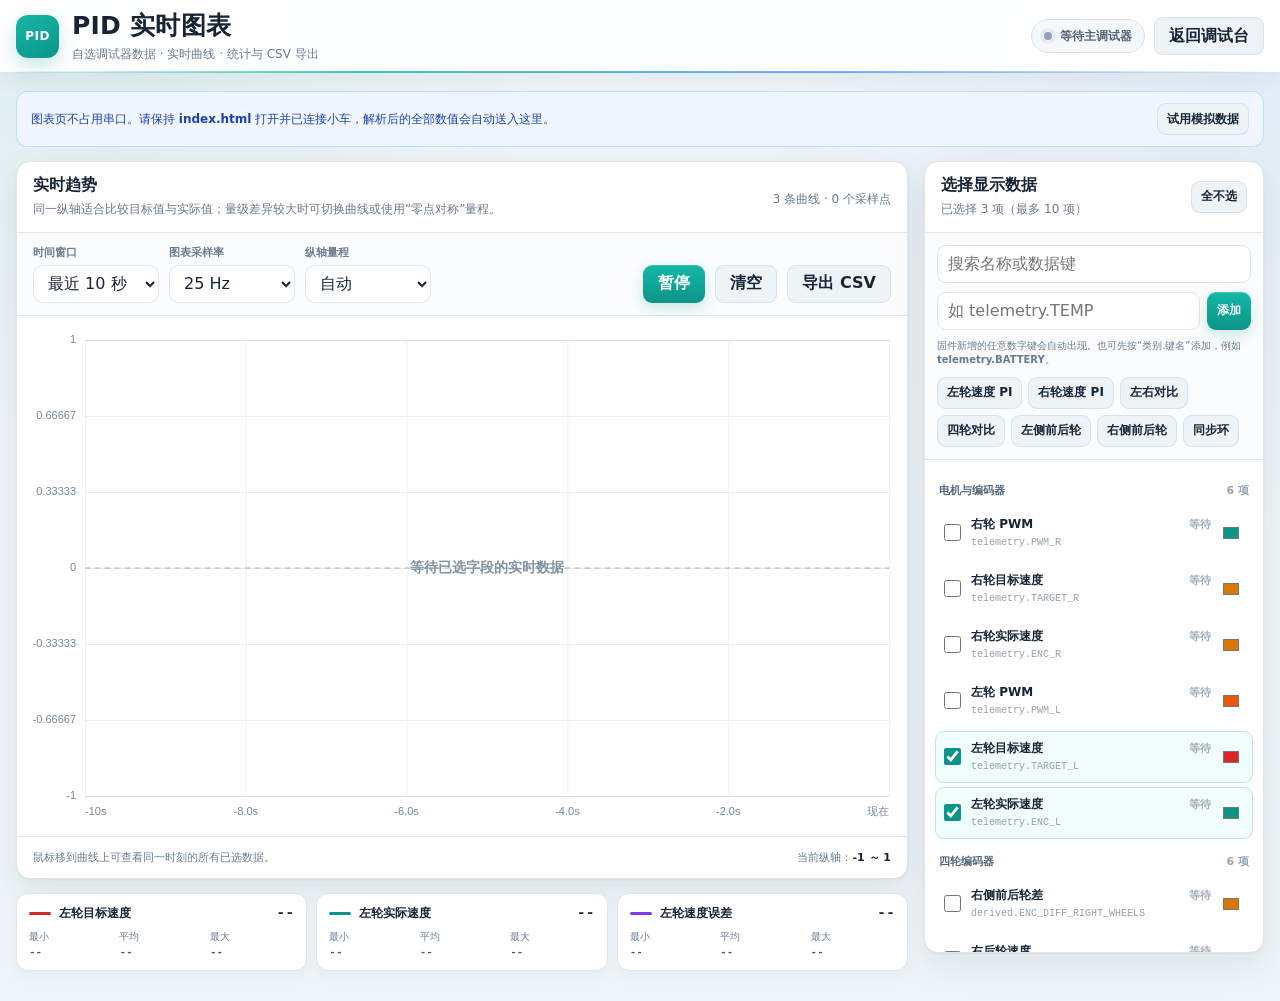
==== web/PidChart.html @ 16505a05 "清除看门狗" ====
<!DOCTYPE html>
<html lang="zh-CN">
<head>
    <meta charset="UTF-8">
    <meta name="viewport" content="width=device-width, initial-scale=1.0">
    <title>PID 实时图表 · STM32 四驱调试台</title>
    <style>
        :root {
            --ink: #172536;
            --muted: #687b8d;
            --line: #dce6ed;
            --panel: #ffffff;
            --canvas: #eef4f7;
            --navy: #172238;
            --teal: #0d9488;
            --teal-dark: #0f766e;
            --green: #16a34a;
            --amber: #d97706;
            --red: #dc2626;
            --shadow: 0 1px 2px rgba(16, 42, 67, 0.05), 0 12px 34px rgba(16, 42, 67, 0.08);
        }

        * { box-sizing: border-box; }

        body {
            margin: 0;
            min-width: 320px;
            color: var(--ink);
            background:
                radial-gradient(circle at 8% 0%, rgba(13, 148, 136, 0.08), transparent 28rem),
                radial-gradient(circle at 96% 6%, rgba(59, 130, 246, 0.07), transparent 30rem),
                var(--canvas);
            font-family: "Microsoft YaHei", "PingFang SC", system-ui, -apple-system, sans-serif;
        }

        button, input, select { font: inherit; }

        button {
            min-height: 38px;
            padding: 0 15px;
            border: 0;
            border-radius: 9px;
            color: #fff;
            background: linear-gradient(180deg, #14b8a6, #0d9488);
            box-shadow: 0 5px 14px rgba(13, 148, 136, 0.22), inset 0 1px 0 rgba(255, 255, 255, 0.18);
            font-weight: 700;
            cursor: pointer;
            transition: transform 120ms ease, filter 140ms ease, opacity 120ms ease;
        }

        button:hover:not(:disabled) { filter: brightness(1.05); transform: translateY(-1px); }
        button:active:not(:disabled) { transform: translateY(0); }
        button:disabled { cursor: not-allowed; opacity: 0.45; }
        button.secondary { color: var(--ink); background: #eef3f7; box-shadow: inset 0 0 0 1px #d7e2e9; }
        button.danger { background: linear-gradient(180deg, #ef5350, #d32f2f); box-shadow: 0 5px 14px rgba(220, 38, 38, 0.2); }
        button.small { min-height: 32px; padding: 0 10px; font-size: 12px; }
        button:focus-visible, input:focus-visible, select:focus-visible { outline: 2px solid rgba(13, 148, 136, 0.55); outline-offset: 2px; }

        input, select {
            height: 38px;
            min-width: 0;
            border: 1px solid var(--line);
            border-radius: 9px;
            padding: 0 10px;
            color: var(--ink);
            background: #fff;
            outline: none;
        }

        input:focus, select:focus { border-color: var(--teal); box-shadow: 0 0 0 3px rgba(13, 148, 136, 0.12); }

        .app-header {
            position: sticky;
            top: 0;
            z-index: 20;
            color: var(--ink);
            background: rgba(255, 255, 255, 0.94);
            border-bottom: 1px solid var(--line);
            box-shadow: 0 6px 24px rgba(16, 42, 67, 0.05);
            backdrop-filter: blur(12px);
        }

        .app-header::after {
            content: "";
            position: absolute;
            left: 0;
            right: 0;
            bottom: -1px;
            height: 2px;
            background: linear-gradient(90deg, transparent, rgba(20, 184, 166, 0.8) 28%, rgba(59, 130, 246, 0.65) 66%, transparent);
        }

        .header-inner {
            width: min(1720px, calc(100% - 32px));
            min-height: 72px;
            margin: 0 auto;
            display: flex;
            align-items: center;
            justify-content: space-between;
            gap: 18px;
        }

        .brand { display: flex; align-items: center; gap: 13px; min-width: 0; }
        .brand-mark {
            width: 43px;
            height: 43px;
            flex: 0 0 auto;
            display: grid;
            place-items: center;
            border-radius: 12px;
            color: #fff;
            background: linear-gradient(150deg, #14b8a6, #0d9488);
            box-shadow: 0 8px 18px rgba(13, 148, 136, 0.22);
            font: 800 12px/1 system-ui, sans-serif;
            letter-spacing: 0.04em;
        }

        .brand h1 { margin: 0; font-size: clamp(18px, 2vw, 25px); letter-spacing: 0.01em; }
        .brand p { margin: 4px 0 0; color: var(--muted); font-size: 12px; }
        .header-actions { display: flex; align-items: center; justify-content: flex-end; gap: 9px; flex-wrap: wrap; }

        .status-pill {
            min-height: 34px;
            display: inline-flex;
            align-items: center;
            gap: 8px;
            padding: 0 12px;
            border: 1px solid #d8e2e9;
            border-radius: 999px;
            color: #526577;
            background: #f5f8fa;
            font-size: 12px;
            font-weight: 700;
        }

        .status-dot { width: 8px; height: 8px; border-radius: 50%; background: #94a3b8; box-shadow: 0 0 0 4px rgba(148, 163, 184, 0.14); }
        .status-pill.live { color: #047857; border-color: #a7f3d0; background: #ecfdf5; }
        .status-pill.live .status-dot { background: #10b981; box-shadow: 0 0 0 4px rgba(16, 185, 129, 0.14); animation: pulse 1.8s infinite; }
        .status-pill.waiting { color: #a15c05; border-color: #fde68a; background: #fffbeb; }
        .status-pill.waiting .status-dot { background: #f59e0b; box-shadow: 0 0 0 4px rgba(245, 158, 11, 0.13); }
        .status-pill.demo { color: #1d4ed8; border-color: #bfdbfe; background: #eff6ff; }
        .status-pill.demo .status-dot { background: #3b82f6; box-shadow: 0 0 0 4px rgba(59, 130, 246, 0.13); animation: pulse 1.8s infinite; }

        @keyframes pulse { 50% { opacity: 0.55; transform: scale(0.82); } }

        main {
            width: min(1720px, calc(100% - 32px));
            margin: 18px auto 30px;
        }

        .workspace { display: grid; grid-template-columns: minmax(0, 1fr) 340px; gap: 16px; align-items: start; }
        .main-column { min-width: 0; display: grid; gap: 14px; }
        .card { border: 1px solid var(--line); border-radius: 14px; background: var(--panel); box-shadow: var(--shadow); overflow: hidden; }
        .card-head { min-height: 60px; padding: 13px 16px; display: flex; align-items: center; justify-content: space-between; gap: 12px; border-bottom: 1px solid var(--line); }
        .card-head h2 { margin: 0; font-size: 16px; }
        .hint { margin-top: 4px; color: var(--muted); font-size: 12px; line-height: 1.55; }

        .toolbar { padding: 12px 16px; display: flex; align-items: end; gap: 10px; flex-wrap: wrap; border-bottom: 1px solid var(--line); background: #fbfcfd; }
        .toolbar-field { display: grid; gap: 5px; }
        .toolbar-field label { color: var(--muted); font-size: 11px; font-weight: 700; }
        .toolbar-field select { width: 126px; }
        .toolbar-field.compact input { width: 90px; }
        .toolbar-spacer { flex: 1 1 20px; }
        .manual-range { display: none; align-items: end; gap: 8px; }
        .manual-range.show { display: flex; }

        .chart-wrap {
            position: relative;
            min-height: 520px;
            background:
                linear-gradient(180deg, rgba(13, 148, 136, 0.025), transparent 34%),
                #fff;
        }

        #pidCanvas { width: 100%; height: 520px; display: block; touch-action: none; }
        .chart-tooltip {
            position: absolute;
            z-index: 5;
            min-width: 190px;
            max-width: 310px;
            padding: 9px 11px;
            border: 1px solid rgba(203, 213, 225, 0.92);
            border-radius: 9px;
            color: #e5edf5;
            background: rgba(23, 34, 56, 0.94);
            box-shadow: 0 10px 24px rgba(15, 23, 42, 0.24);
            pointer-events: none;
            font-size: 11px;
            line-height: 1.55;
            transform: translate(12px, -50%);
        }
        .chart-tooltip[hidden] { display: none; }
        .tooltip-time { margin-bottom: 4px; color: #9fb3c8; }
        .tooltip-row { display: grid; grid-template-columns: 9px minmax(0, 1fr) auto; gap: 7px; align-items: center; }
        .tooltip-color { width: 7px; height: 7px; border-radius: 50%; }
        .tooltip-label { overflow: hidden; text-overflow: ellipsis; white-space: nowrap; }
        .tooltip-value { color: #fff; font-family: Consolas, monospace; font-weight: 700; }

        .chart-footer { min-height: 42px; padding: 9px 16px; display: flex; align-items: center; justify-content: space-between; gap: 12px; border-top: 1px solid var(--line); color: var(--muted); font-size: 11px; }
        .chart-footer strong { color: var(--ink); }

        .legend { display: grid; grid-template-columns: repeat(auto-fit, minmax(210px, 1fr)); gap: 9px; }
        .legend-empty { padding: 18px; border: 1px dashed #cddae3; border-radius: 12px; color: var(--muted); background: rgba(255, 255, 255, 0.55); text-align: center; font-size: 12px; }
        .legend-card { padding: 11px 12px; border: 1px solid var(--line); border-radius: 12px; background: #fff; box-shadow: 0 5px 16px rgba(16, 42, 67, 0.04); }
        .legend-title { display: flex; align-items: center; gap: 8px; min-width: 0; }
        .legend-line { width: 22px; height: 3px; flex: 0 0 auto; border-radius: 4px; }
        .legend-name { min-width: 0; overflow: hidden; text-overflow: ellipsis; white-space: nowrap; font-size: 12px; font-weight: 800; }
        .legend-current { margin-left: auto; font: 800 15px/1 Consolas, monospace; }
        .legend-stats { margin-top: 8px; display: grid; grid-template-columns: repeat(3, 1fr); gap: 6px; color: var(--muted); font-size: 10px; }
        .legend-stats strong { display: block; margin-top: 2px; color: #42576a; font: 700 11px/1.2 Consolas, monospace; }

        .sidebar { position: sticky; top: 90px; max-height: calc(100vh - 108px); display: flex; flex-direction: column; }
        .sidebar .card-head { flex: 0 0 auto; }
        .sidebar-controls { flex: 0 0 auto; padding: 12px; display: grid; gap: 9px; border-bottom: 1px solid var(--line); background: #fbfcfd; }
        .search-input { width: 100%; }
        .custom-row { display: grid; grid-template-columns: minmax(0, 1fr) auto; gap: 7px; }
        .custom-help { color: var(--muted); font-size: 10px; line-height: 1.45; }
        .preset-row { display: flex; flex-wrap: wrap; gap: 6px; }
        .field-list { min-height: 180px; padding: 8px 10px 14px; overflow: auto; }
        .field-group { margin-top: 10px; }
        .field-group-title { padding: 5px 4px; display: flex; align-items: center; justify-content: space-between; gap: 8px; color: #52677a; font-size: 11px; font-weight: 800; }
        .field-group-title span:last-child { color: #93a4b3; font-weight: 600; }
        .field-row {
            min-height: 52px;
            margin: 4px 0;
            padding: 7px 8px;
            display: grid;
            grid-template-columns: 19px minmax(0, 1fr) 25px;
            gap: 8px;
            align-items: center;
            border: 1px solid transparent;
            border-radius: 9px;
            transition: background 120ms ease, border-color 120ms ease;
        }
        .field-row:hover { background: #f4f8fa; border-color: #e0e9ef; }
        .field-row.selected { background: #f0fdfa; border-color: #b7ece6; }
        .field-row.waiting .field-value { color: #a2b0bd; }
        .field-check { width: 17px; height: 17px; margin: 0; accent-color: var(--teal); }
        .field-copy { min-width: 0; }
        .field-name-line { display: flex; align-items: baseline; justify-content: space-between; gap: 7px; }
        .field-name { min-width: 0; overflow: hidden; text-overflow: ellipsis; white-space: nowrap; font-size: 12px; font-weight: 700; }
        .field-value { flex: 0 0 auto; color: var(--teal-dark); font: 700 11px/1 Consolas, monospace; }
        .field-key { margin-top: 4px; overflow: hidden; text-overflow: ellipsis; white-space: nowrap; color: #91a1af; font: 10px/1.2 Consolas, monospace; }
        .field-color { width: 24px; height: 24px; padding: 2px; border: 0; border-radius: 6px; background: transparent; cursor: pointer; }
        .empty-fields { padding: 26px 8px; color: var(--muted); text-align: center; font-size: 12px; line-height: 1.6; }

        .notice {
            margin-bottom: 14px;
            padding: 11px 14px;
            display: flex;
            align-items: center;
            justify-content: space-between;
            gap: 12px;
            border: 1px solid #bfdbfe;
            border-radius: 11px;
            color: #1e40af;
            background: #eff6ff;
            font-size: 12px;
            line-height: 1.55;
        }

        .toast {
            position: fixed;
            left: 50%;
            bottom: 22px;
            z-index: 50;
            max-width: min(520px, calc(100% - 32px));
            padding: 10px 15px;
            border-radius: 999px;
            color: #fff;
            background: rgba(23, 34, 56, 0.94);
            box-shadow: 0 12px 28px rgba(15, 23, 42, 0.28);
            font-size: 12px;
            transform: translate(-50%, 18px);
            opacity: 0;
            pointer-events: none;
            transition: opacity 160ms ease, transform 160ms ease;
        }
        .toast.show { opacity: 1; transform: translate(-50%, 0); }

        @media (max-width: 1100px) {
            .workspace { grid-template-columns: 1fr; }
            .sidebar { position: static; max-height: none; }
            .field-list { max-height: 430px; }
        }

        @media (max-width: 720px) {
            .header-inner { width: min(100% - 20px, 1720px); padding: 10px 0; align-items: flex-start; flex-direction: column; }
            .header-actions { width: 100%; justify-content: flex-start; }
            main { width: min(100% - 20px, 1720px); margin-top: 10px; }
            .chart-wrap { min-height: 410px; }
            #pidCanvas { height: 410px; }
            .toolbar { align-items: stretch; }
            .toolbar-field { flex: 1 1 120px; }
            .toolbar-field select, .toolbar-field.compact input { width: 100%; }
            .toolbar-spacer { display: none; }
            .toolbar > button { flex: 1 1 110px; }
            .manual-range.show { width: 100%; }
            .manual-range .toolbar-field { flex: 1 1 0; }
            .chart-footer { align-items: flex-start; flex-direction: column; }
        }

        @media (prefers-reduced-motion: reduce) {
            .status-pill.live .status-dot, .status-pill.demo .status-dot { animation: none; }
        }
    </style>
</head>
<body>
    <header class="app-header">
        <div class="header-inner">
            <div class="brand">
                <div class="brand-mark">PID</div>
                <div>
                    <h1>PID 实时图表</h1>
                    <p>自选调试器数据 · 实时曲线 · 统计与 CSV 导出</p>
                </div>
            </div>
            <div class="header-actions">
                <div id="sourceStatus" class="status-pill waiting" aria-live="polite"><span class="status-dot"></span><span id="sourceStatusText">等待主调试器</span></div>
                <button id="backButton" class="secondary" type="button">返回调试台</button>
            </div>
        </div>
    </header>

    <main>
        <div class="notice">
            <span>图表页不占用串口。请保持 <strong>index.html</strong> 打开并已连接小车，解析后的全部数值会自动送入这里。</span>
            <button id="demoButton" class="small secondary" type="button">试用模拟数据</button>
        </div>

        <div class="workspace">
            <div class="main-column">
                <section class="card">
                    <div class="card-head">
                        <div>
                            <h2>实时趋势</h2>
                            <div class="hint">同一纵轴适合比较目标值与实际值；量级差异较大时可切换曲线或使用“零点对称”量程。</div>
                        </div>
                        <span id="sampleSummary" class="hint">0 条曲线</span>
                    </div>
                    <div class="toolbar">
                        <div class="toolbar-field">
                            <label for="timeWindow">时间窗口</label>
                            <select id="timeWindow">
                                <option value="5">最近 5 秒</option>
                                <option value="10" selected>最近 10 秒</option>
                                <option value="30">最近 30 秒</option>
                                <option value="60">最近 60 秒</option>
                                <option value="120">最近 120 秒</option>
                            </select>
                        </div>
                        <div class="toolbar-field">
                            <label for="sampleRate">图表采样率</label>
                            <select id="sampleRate">
                                <option value="10">10 Hz</option>
                                <option value="25" selected>25 Hz</option>
                                <option value="50">50 Hz</option>
                            </select>
                        </div>
                        <div class="toolbar-field">
                            <label for="scaleMode">纵轴量程</label>
                            <select id="scaleMode">
                                <option value="auto" selected>自动</option>
                                <option value="symmetric">零点对称</option>
                                <option value="fixed">手动固定</option>
                            </select>
                        </div>
                        <div id="manualRange" class="manual-range">
                            <div class="toolbar-field compact"><label for="yMin">最小值</label><input id="yMin" type="number" value="-1000" step="any"></div>
                            <div class="toolbar-field compact"><label for="yMax">最大值</label><input id="yMax" type="number" value="1000" step="any"></div>
                        </div>
                        <div class="toolbar-spacer"></div>
                        <button id="pauseButton" type="button">暂停</button>
                        <button id="clearButton" class="secondary" type="button">清空</button>
                        <button id="exportButton" class="secondary" type="button">导出 CSV</button>
                    </div>
                    <div id="chartWrap" class="chart-wrap">
                        <canvas id="pidCanvas" aria-label="PID 实时数据折线图"></canvas>
                        <div id="chartTooltip" class="chart-tooltip" hidden></div>
                    </div>
                    <div class="chart-footer">
                        <span>鼠标移到曲线上可查看同一时刻的所有已选数据。</span>
                        <span>当前纵轴：<strong id="axisSummary">--</strong></span>
                    </div>
                </section>

                <section>
                    <div id="legend" class="legend"><div class="legend-empty">从右侧选择数据后，这里会显示当前值、最小值、最大值和平均值。</div></div>
                </section>
            </div>

            <aside class="card sidebar">
                <div class="card-head">
                    <div>
                        <h2>选择显示数据</h2>
                        <div id="selectedCount" class="hint">已选择 0 项</div>
                    </div>
                    <button id="deselectAllButton" class="small secondary" type="button">全不选</button>
                </div>
                <div class="sidebar-controls">
                    <input id="fieldSearch" class="search-input" type="search" placeholder="搜索名称或数据键" aria-label="搜索数据字段">
                    <div class="custom-row">
                        <input id="customField" type="text" placeholder="如 telemetry.TEMP" aria-label="自定义数据键">
                        <button id="addCustomButton" class="small" type="button">添加</button>
                    </div>
                    <div class="custom-help">固件新增的任意数字键会自动出现。也可先按“类别.键名”添加，例如 <strong>telemetry.BATTERY</strong>。</div>
                    <div class="preset-row" aria-label="PID 曲线预设">
                        <button class="small secondary preset-button" type="button" data-preset="leftSpeed">左轮速度 PI</button>
                        <button class="small secondary preset-button" type="button" data-preset="rightSpeed">右轮速度 PI</button>
                        <button class="small secondary preset-button" type="button" data-preset="compare">左右对比</button>
                        <button class="small secondary preset-button" type="button" data-preset="fourWheels">四轮对比</button>
                        <button class="small secondary preset-button" type="button" data-preset="leftWheels">左侧前后轮</button>
                        <button class="small secondary preset-button" type="button" data-preset="rightWheels">右侧前后轮</button>
                        <button class="small secondary preset-button" type="button" data-preset="sync">同步环</button>
                    </div>
                </div>
                <div id="fieldList" class="field-list"></div>
            </aside>
        </div>
    </main>

    <div id="toast" class="toast" role="status" aria-live="polite"></div>

    <script>
        "use strict";

        const CHANNEL_NAME = "ugv-debugger-pid-chart-v1";
        const STORAGE_KEY = "ugvDebugger.pidChart.settings.v1";
        const MAX_HISTORY_MS = 120000;
        const MAX_SELECTED_FIELDS = 10;
        const COLOR_PALETTE = ["#0d9488", "#2563eb", "#dc2626", "#d97706", "#7c3aed", "#0891b2", "#db2777", "#65a30d", "#475569", "#ea580c"];

        const FIELD_INFO = {
            "telemetry.PWM_L": { label: "左轮 PWM", group: "电机与编码器", unit: "" },
            "telemetry.PWM_R": { label: "右轮 PWM", group: "电机与编码器", unit: "" },
            "telemetry.ENC_L": { label: "左轮实际速度", group: "电机与编码器", unit: "CPS" },
            "telemetry.ENC_R": { label: "右轮实际速度", group: "电机与编码器", unit: "CPS" },
            "telemetry.ENC_LF": { label: "左前轮速度", group: "四轮编码器", unit: "CPS" },
            "telemetry.ENC_LR": { label: "左后轮速度", group: "四轮编码器", unit: "CPS" },
            "telemetry.ENC_RF": { label: "右前轮速度", group: "四轮编码器", unit: "CPS" },
            "telemetry.ENC_RR": { label: "右后轮速度", group: "四轮编码器", unit: "CPS" },
            "telemetry.TARGET_L": { label: "左轮目标速度", group: "电机与编码器", unit: "CPS" },
            "telemetry.TARGET_R": { label: "右轮目标速度", group: "电机与编码器", unit: "CPS" },
            "derived.ENC_ERROR_L": { label: "左轮速度误差", group: "PID 派生量", unit: "CPS" },
            "derived.ENC_ERROR_R": { label: "右轮速度误差", group: "PID 派生量", unit: "CPS" },
            "derived.ENC_AVG": { label: "左右轮平均速度", group: "PID 派生量", unit: "CPS" },
            "derived.ENC_DIFF": { label: "左右轮速度差", group: "PID 派生量", unit: "CPS" },
            "derived.TARGET_DIFF": { label: "左右目标速度差", group: "同步控制", unit: "CPS" },
            "derived.ENC_DIFF_LEFT_WHEELS": { label: "左侧前后轮差", group: "四轮编码器", unit: "CPS" },
            "derived.ENC_DIFF_RIGHT_WHEELS": { label: "右侧前后轮差", group: "四轮编码器", unit: "CPS" },
            "telemetry.ENC_SYNC_DIFF": { label: "左右同步误差", group: "同步控制", unit: "CPS" },
            "telemetry.ENC_SYNC_PWM": { label: "同步 PWM 修正", group: "同步控制", unit: "PWM" },
            "telemetry.ENC_SYNC_ACTIVE": { label: "同步环活动状态", group: "同步控制", unit: "" },
            "derived.TARGET_AVG": { label: "左右轮平均目标", group: "PID 派生量", unit: "CPS" },
            "derived.PWM_AVG": { label: "左右轮平均 PWM", group: "PID 派生量", unit: "" },
            "derived.PWM_DIFF": { label: "左右轮 PWM 差", group: "PID 派生量", unit: "" },
            "telemetry.RUN": { label: "运行状态", group: "运行状态", unit: "" },
            "telemetry.DRIVE_MODE": { label: "驱动模式", group: "运行状态", unit: "" },
            "telemetry.ENCODER_CLOSED": { label: "编码器闭环状态", group: "运行状态", unit: "" },
            "state.SPEED": { label: "基础速度指令", group: "控制参数", unit: "" },
            "state.ENC_KP": { label: "编码器 Kp", group: "控制参数", unit: "" },
            "state.ENC_KI": { label: "编码器 Ki", group: "控制参数", unit: "" },
            "state.ENC_LIMIT": { label: "编码器输出限幅", group: "控制参数", unit: "" },
            "state.ENC_SYNC_ENABLED": { label: "同步功能开关", group: "控制参数", unit: "" },
            "state.ENC_SYNC_KP": { label: "同步 Kp", group: "控制参数", unit: "" },
            "state.ENC_SYNC_TOLERANCE": { label: "同步容差", group: "控制参数", unit: "CPS" },
            "state.ENC_SYNC_LIMIT": { label: "同步修正限幅", group: "控制参数", unit: "PWM" }
        };

        const GROUP_ORDER = ["电机与编码器", "四轮编码器", "同步控制", "PID 派生量", "控制参数", "运行状态", "遥测扩展", "状态扩展", "自定义"];
        const PRESETS = {
            leftSpeed: ["telemetry.TARGET_L", "telemetry.ENC_L", "derived.ENC_ERROR_L", "telemetry.PWM_L"],
            rightSpeed: ["telemetry.TARGET_R", "telemetry.ENC_R", "derived.ENC_ERROR_R", "telemetry.PWM_R"],
            compare: ["telemetry.TARGET_L", "telemetry.TARGET_R", "telemetry.ENC_L", "telemetry.ENC_R"],
            fourWheels: ["telemetry.ENC_LF", "telemetry.ENC_LR", "telemetry.ENC_RF", "telemetry.ENC_RR"],
            leftWheels: ["telemetry.ENC_LF", "telemetry.ENC_LR", "telemetry.ENC_L", "derived.ENC_DIFF_LEFT_WHEELS"],
            rightWheels: ["telemetry.ENC_RF", "telemetry.ENC_RR", "telemetry.ENC_R", "derived.ENC_DIFF_RIGHT_WHEELS"],
            sync: ["derived.TARGET_DIFF", "derived.ENC_DIFF", "telemetry.ENC_SYNC_DIFF", "telemetry.ENC_SYNC_PWM"]
        };

        const elements = {
            sourceStatus: document.getElementById("sourceStatus"),
            sourceStatusText: document.getElementById("sourceStatusText"),
            backButton: document.getElementById("backButton"),
            demoButton: document.getElementById("demoButton"),
            timeWindow: document.getElementById("timeWindow"),
            sampleRate: document.getElementById("sampleRate"),
            scaleMode: document.getElementById("scaleMode"),
            manualRange: document.getElementById("manualRange"),
            yMin: document.getElementById("yMin"),
            yMax: document.getElementById("yMax"),
            pauseButton: document.getElementById("pauseButton"),
            clearButton: document.getElementById("clearButton"),
            exportButton: document.getElementById("exportButton"),
            canvas: document.getElementById("pidCanvas"),
            chartWrap: document.getElementById("chartWrap"),
            tooltip: document.getElementById("chartTooltip"),
            legend: document.getElementById("legend"),
            axisSummary: document.getElementById("axisSummary"),
            sampleSummary: document.getElementById("sampleSummary"),
            selectedCount: document.getElementById("selectedCount"),
            deselectAllButton: document.getElementById("deselectAllButton"),
            fieldSearch: document.getElementById("fieldSearch"),
            customField: document.getElementById("customField"),
            addCustomButton: document.getElementById("addCustomButton"),
            fieldList: document.getElementById("fieldList"),
            toast: document.getElementById("toast")
        };

        function loadSettings() {
            try {
                const saved = JSON.parse(window.localStorage.getItem(STORAGE_KEY) || "null");
                if (saved && typeof saved === "object") return saved;
            } catch (error) { /* file:// 下本地存储可能不可用。 */ }
            return {};
        }

        const savedSettings = loadSettings();
        const defaultSelection = ["telemetry.TARGET_L", "telemetry.ENC_L", "derived.ENC_ERROR_L"];
        const state = {
            values: new Map(),
            fields: new Map(Object.entries(FIELD_INFO)),
            selected: new Set(Array.isArray(savedSettings.selected)
                ? savedSettings.selected.filter((id) => Object.prototype.hasOwnProperty.call(FIELD_INFO, id))
                : defaultSelection),
            colors: savedSettings.colors && typeof savedSettings.colors === "object" ? savedSettings.colors : {},
            samples: [],
            paused: false,
            pausedAt: 0,
            demo: false,
            demoStartedAt: 0,
            demoModel: { left: 0, right: 0, lastAt: 0 },
            preDemoSelection: null,
            lastDataAt: 0,
            lastPacketSource: "",
            connection: { connected: false, message: "等待主调试器", reconnecting: false },
            dirty: true,
            hoverX: null,
            toastTimer: null
        };

        function normalizeFieldId(rawValue) {
            const text = String(rawValue || "").trim();
            if (!text) return "";
            const dotAt = text.indexOf(".");
            if (dotAt < 1 || dotAt === text.length - 1) return "";
            const source = text.slice(0, dotAt).trim().toLowerCase();
            const key = text.slice(dotAt + 1).trim().toUpperCase().replace(/\s+/g, "_");
            return source && key ? `${source}.${key}` : "";
        }

        function fallbackFieldInfo(id) {
            const [source, ...keyParts] = id.split(".");
            const key = keyParts.join(".");
            const groupNames = { telemetry: "遥测扩展", state: "状态扩展", derived: "PID 派生量" };
            return { label: key.replace(/_/g, " "), group: groupNames[source] || "自定义", unit: "" };
        }

        function fieldInfo(id) { return state.fields.get(id) || fallbackFieldInfo(id); }

        function fieldColor(id) {
            if (!state.colors[id]) {
                const allIds = [...state.fields.keys()].sort();
                const index = Math.max(0, allIds.indexOf(id));
                state.colors[id] = COLOR_PALETTE[index % COLOR_PALETTE.length];
            }
            return state.colors[id];
        }

        function formatValue(value) {
            if (!Number.isFinite(value)) return "--";
            const absolute = Math.abs(value);
            if (absolute >= 10000) return value.toFixed(0);
            if (absolute >= 100) return value.toFixed(1).replace(/\.0$/, "");
            if (absolute >= 1) return value.toFixed(3).replace(/\.?0+$/, "");
            if (absolute === 0) return "0";
            return value.toFixed(5).replace(/0+$/, "").replace(/\.$/, "");
        }

        function showToast(message) {
            elements.toast.textContent = message;
            elements.toast.classList.add("show");
            if (state.toastTimer) window.clearTimeout(state.toastTimer);
            state.toastTimer = window.setTimeout(() => elements.toast.classList.remove("show"), 2600);
        }

        function saveSettings() {
            const settings = {
                selected: [...state.selected],
                colors: state.colors,
                timeWindow: elements.timeWindow.value,
                sampleRate: elements.sampleRate.value,
                scaleMode: elements.scaleMode.value,
                yMin: elements.yMin.value,
                yMax: elements.yMax.value
            };
            try { window.localStorage.setItem(STORAGE_KEY, JSON.stringify(settings)); } catch (error) { /* 非关键设置。 */ }
        }

        function restoreControlSettings() {
            ["timeWindow", "sampleRate", "scaleMode"].forEach(key => {
                const element = elements[key];
                if (savedSettings[key] !== undefined && [...element.options].some(option => option.value === String(savedSettings[key]))) {
                    element.value = String(savedSettings[key]);
                }
            });
            if (savedSettings.yMin !== undefined) elements.yMin.value = savedSettings.yMin;
            if (savedSettings.yMax !== undefined) elements.yMax.value = savedSettings.yMax;
            elements.manualRange.classList.toggle("show", elements.scaleMode.value === "fixed");
        }

        function setSelectedFields(ids, persist = true) {
            state.selected = new Set(ids.map(normalizeFieldId).filter(Boolean).slice(0, MAX_SELECTED_FIELDS));
            state.selected.forEach(id => {
                if (!state.fields.has(id)) state.fields.set(id, fallbackFieldInfo(id));
                fieldColor(id);
            });
            state.samples = [];
            renderFieldList();
            renderLegend();
            updateSelectionSummary();
            if (persist) saveSettings();
            scheduleDraw();
        }

        function toggleField(id, checked) {
            if (checked && !state.selected.has(id) && state.selected.size >= MAX_SELECTED_FIELDS) {
                showToast(`为保证图表清晰，最多同时显示 ${MAX_SELECTED_FIELDS} 条曲线`);
                renderFieldList();
                return;
            }
            if (checked) state.selected.add(id); else state.selected.delete(id);
            fieldColor(id);
            updateSelectionSummary();
            renderLegend();
            renderFieldList();
            saveSettings();
            scheduleDraw();
        }

        function updateSelectionSummary() {
            elements.selectedCount.textContent = `已选择 ${state.selected.size} 项（最多 ${MAX_SELECTED_FIELDS} 项）`;
            elements.sampleSummary.textContent = `${state.selected.size} 条曲线 · ${state.samples.length} 个采样点`;
        }

        function renderFieldList() {
            const query = elements.fieldSearch.value.trim().toLowerCase();
            const groups = new Map();
            [...state.fields.entries()].forEach(([id, info]) => {
                const searchable = `${id} ${info.label} ${info.group}`.toLowerCase();
                if (query && !searchable.includes(query)) return;
                if (!groups.has(info.group)) groups.set(info.group, []);
                groups.get(info.group).push({ id, info });
            });

            elements.fieldList.replaceChildren();
            const sortedGroups = [...groups.entries()].sort((a, b) => {
                const aIndex = GROUP_ORDER.indexOf(a[0]);
                const bIndex = GROUP_ORDER.indexOf(b[0]);
                return (aIndex < 0 ? 999 : aIndex) - (bIndex < 0 ? 999 : bIndex) || a[0].localeCompare(b[0], "zh-CN");
            });

            if (!sortedGroups.length) {
                const empty = document.createElement("div");
                empty.className = "empty-fields";
                empty.textContent = "没有匹配的数据字段。可输入“类别.键名”添加自定义字段。";
                elements.fieldList.appendChild(empty);
                return;
            }

            sortedGroups.forEach(([groupName, items]) => {
                const group = document.createElement("section");
                group.className = "field-group";
                const title = document.createElement("div");
                title.className = "field-group-title";
                const titleName = document.createElement("span");
                titleName.textContent = groupName;
                const count = document.createElement("span");
                count.textContent = `${items.length} 项`;
                title.append(titleName, count);
                group.appendChild(title);

                items.sort((a, b) => a.info.label.localeCompare(b.info.label, "zh-CN")).forEach(({ id, info }) => {
                    const row = document.createElement("label");
                    row.className = "field-row";
                    row.classList.toggle("selected", state.selected.has(id));
                    row.classList.toggle("waiting", !state.values.has(id));
                    row.title = state.values.has(id) ? id : `${id}（等待数据）`;

                    const checkbox = document.createElement("input");
                    checkbox.className = "field-check";
                    checkbox.type = "checkbox";
                    checkbox.checked = state.selected.has(id);
                    checkbox.addEventListener("change", () => toggleField(id, checkbox.checked));

                    const copy = document.createElement("div");
                    copy.className = "field-copy";
                    const nameLine = document.createElement("div");
                    nameLine.className = "field-name-line";
                    const name = document.createElement("span");
                    name.className = "field-name";
                    name.textContent = info.label;
                    const value = document.createElement("span");
                    value.className = "field-value";
                    const currentValue = state.values.get(id);
                    value.textContent = Number.isFinite(currentValue) ? formatValue(currentValue) + (info.unit ? ` ${info.unit}` : "") : "等待";
                    nameLine.append(name, value);
                    const key = document.createElement("div");
                    key.className = "field-key";
                    key.textContent = id;
                    copy.append(nameLine, key);

                    const color = document.createElement("input");
                    color.className = "field-color";
                    color.type = "color";
                    color.value = fieldColor(id);
                    color.title = `设置 ${info.label} 的曲线颜色`;
                    color.setAttribute("aria-label", `设置 ${info.label} 的曲线颜色`);
                    color.addEventListener("click", event => event.stopPropagation());
                    color.addEventListener("input", () => {
                        state.colors[id] = color.value;
                        renderLegend();
                        saveSettings();
                        scheduleDraw();
                    });

                    row.append(checkbox, copy, color);
                    group.appendChild(row);
                });
                elements.fieldList.appendChild(group);
            });
        }

        function refreshVisibleFieldValues() {
            elements.fieldList.querySelectorAll(".field-row").forEach(row => {
                const keyNode = row.querySelector(".field-key");
                const valueNode = row.querySelector(".field-value");
                if (!keyNode || !valueNode) return;
                const id = keyNode.textContent;
                const value = state.values.get(id);
                const info = fieldInfo(id);
                row.classList.toggle("waiting", !Number.isFinite(value));
                valueNode.textContent = Number.isFinite(value) ? formatValue(value) + (info.unit ? ` ${info.unit}` : "") : "等待";
            });
        }

        function registerValues(values, timestamp = Date.now(), source = "") {
            if (!values || typeof values !== "object") return;
            let discovered = false;
            let receivedCount = 0;
            Object.entries(values).forEach(([rawId, rawValue]) => {
                const id = normalizeFieldId(rawId);
                const value = Number(rawValue);
                if (!id || !Number.isFinite(value)) return;
                if (!state.fields.has(id)) {
                    state.fields.set(id, fallbackFieldInfo(id));
                    discovered = true;
                }
                state.values.set(id, value);
                receivedCount += 1;
            });
            if (receivedCount) {
                state.lastDataAt = Number(timestamp) || Date.now();
                state.lastPacketSource = source || state.lastPacketSource;
            }
            if (discovered) renderFieldList(); else refreshVisibleFieldValues();
            state.dirty = true;
        }

        function handleDebuggerMessage(message) {
            if (!message || typeof message !== "object") return;
            if (message.type === "ugv-debugger:data") {
                if (!state.demo) registerValues(message.values, message.timestamp, message.source);
                return;
            }
            if (message.type === "ugv-debugger:snapshot") {
                if (!state.demo) registerValues(message.values, message.timestamp, "snapshot");
                if (message.connection) state.connection = message.connection;
                return;
            }
            if (message.type === "ugv-debugger:connection" && message.connection) {
                state.connection = message.connection;
            }
        }

        function sendReadySignal() {
            const message = { type: "ugv-debugger:chart-ready", timestamp: Date.now() };
            if (window.opener && !window.opener.closed) {
                try { window.opener.postMessage(message, "*"); } catch (error) { /* 继续尝试广播通道。 */ }
            }
            if (broadcastChannel) {
                try { broadcastChannel.postMessage(message); } catch (error) { /* file:// 下可能不可用。 */ }
            }
        }

        let broadcastChannel = null;
        try {
            broadcastChannel = new BroadcastChannel(CHANNEL_NAME);
            broadcastChannel.addEventListener("message", event => handleDebuggerMessage(event.data));
        } catch (error) {
            broadcastChannel = null;
        }
        window.addEventListener("message", event => handleDebuggerMessage(event.data));

        function updateStatus() {
            elements.sourceStatus.className = "status-pill";
            if (state.demo) {
                elements.sourceStatus.classList.add("demo");
                elements.sourceStatusText.textContent = "模拟数据运行中";
                return;
            }
            const age = Date.now() - state.lastDataAt;
            if (state.lastDataAt && age < 1800) {
                elements.sourceStatus.classList.add("live");
                elements.sourceStatusText.textContent = `实时数据 · ${state.lastPacketSource || "遥测"}`;
            } else if (state.connection.connected) {
                elements.sourceStatus.classList.add("waiting");
                elements.sourceStatusText.textContent = "串口已连接 · 等待遥测";
            } else if (state.connection.reconnecting) {
                elements.sourceStatus.classList.add("waiting");
                elements.sourceStatusText.textContent = state.connection.message || "正在自动重连";
            } else {
                elements.sourceStatusText.textContent = state.connection.message || "等待主调试器";
            }
        }

        function updateDemoValues(now) {
            const model = state.demoModel;
            const elapsed = (now - state.demoStartedAt) / 1000;
            const dt = model.lastAt ? Math.min(0.1, (now - model.lastAt) / 1000) : 0.04;
            model.lastAt = now;
            const phase = Math.floor(elapsed / 4) % 2;
            const targetLeft = phase ? 620 : 280;
            const targetRight = phase ? 560 : 320;
            const damping = phase ? 4.4 : 5.2;
            model.left += (targetLeft - model.left) * Math.min(1, dt * damping);
            model.right += (targetRight - model.right) * Math.min(1, dt * (damping - 0.5));
            const overshoot = 46 * Math.exp(-1.3 * (elapsed % 4)) * Math.sin(8.4 * (elapsed % 4));
            const left = model.left + overshoot + Math.sin(elapsed * 12) * 3;
            const right = model.right + overshoot * 0.7 + Math.cos(elapsed * 10) * 4;
            const leftFront = left + Math.sin(elapsed * 7.1) * 7;
            const leftRear = left - Math.sin(elapsed * 7.1) * 7;
            const rightFront = right + Math.cos(elapsed * 6.4) * 6;
            const rightRear = right - Math.cos(elapsed * 6.4) * 6;
            const syncError = (targetLeft - targetRight) - (left - right);
            const values = {
                "telemetry.TARGET_L": targetLeft,
                "telemetry.TARGET_R": targetRight,
                "telemetry.ENC_L": left,
                "telemetry.ENC_R": right,
                "telemetry.ENC_LF": leftFront,
                "telemetry.ENC_LR": leftRear,
                "telemetry.ENC_RF": rightFront,
                "telemetry.ENC_RR": rightRear,
                "telemetry.ENC_SYNC_DIFF": syncError,
                "telemetry.ENC_SYNC_PWM": Math.max(-50, Math.min(50, syncError * 0.01)),
                "telemetry.ENC_SYNC_ACTIVE": 1,
                "telemetry.PWM_L": Math.max(-1000, Math.min(1000, 120 + (targetLeft - left) * 1.5)),
                "telemetry.PWM_R": Math.max(-1000, Math.min(1000, 120 + (targetRight - right) * 1.5)),
                "derived.ENC_ERROR_L": targetLeft - left,
                "derived.ENC_ERROR_R": targetRight - right,
                "derived.ENC_AVG": (left + right) / 2,
                "derived.ENC_DIFF": left - right,
                "derived.TARGET_DIFF": targetLeft - targetRight,
                "derived.ENC_DIFF_LEFT_WHEELS": leftFront - leftRear,
                "derived.ENC_DIFF_RIGHT_WHEELS": rightFront - rightRear,
                "derived.TARGET_AVG": (targetLeft + targetRight) / 2,
                "derived.PWM_DIFF": (targetLeft - left) * 1.5 - (targetRight - right) * 1.5
            };
            registerValues(values, now, "demo");
        }

        function sampleData() {
            const now = Date.now();
            if (state.paused) return;
            if (state.demo) updateDemoValues(now);
            if (!state.demo && (!state.lastDataAt || now - state.lastDataAt > 1800)) return;
            const values = {};
            state.selected.forEach(id => {
                const value = state.values.get(id);
                if (Number.isFinite(value)) values[id] = value;
            });
            if (!Object.keys(values).length) return;
            state.samples.push({ time: now, values });
            const cutoff = now - MAX_HISTORY_MS;
            while (state.samples.length && state.samples[0].time < cutoff) state.samples.shift();
            updateSelectionSummary();
            renderLegend();
            scheduleDraw();
        }

        let sampleTimer = null;
        function restartSampleTimer() {
            if (sampleTimer) window.clearInterval(sampleTimer);
            const rate = Math.max(1, Number(elements.sampleRate.value) || 25);
            sampleTimer = window.setInterval(sampleData, 1000 / rate);
        }

        function visibleSamples() {
            const end = state.paused ? state.pausedAt : Date.now();
            const start = end - (Number(elements.timeWindow.value) || 10) * 1000;
            return { start, end, samples: state.samples.filter(sample => sample.time >= start && sample.time <= end) };
        }

        function calculateAxis(samples) {
            const values = [];
            samples.forEach(sample => state.selected.forEach(id => {
                const value = sample.values[id];
                if (Number.isFinite(value)) values.push(value);
            }));
            if (!values.length) return { min: -1, max: 1 };

            if (elements.scaleMode.value === "fixed") {
                const min = Number(elements.yMin.value);
                const max = Number(elements.yMax.value);
                if (Number.isFinite(min) && Number.isFinite(max) && max > min) return { min, max };
            }

            let min = Math.min(...values);
            let max = Math.max(...values);
            if (elements.scaleMode.value === "symmetric") {
                const extent = Math.max(Math.abs(min), Math.abs(max), 1) * 1.08;
                return { min: -extent, max: extent };
            }
            min = Math.min(0, min);
            max = Math.max(0, max);
            if (max === min) { min -= 1; max += 1; }
            const padding = (max - min) * 0.08;
            return { min: min - padding, max: max + padding };
        }

        function resizeCanvas() {
            const rect = elements.canvas.getBoundingClientRect();
            const dpr = Math.max(1, Math.min(2, window.devicePixelRatio || 1));
            const width = Math.max(320, Math.floor(rect.width * dpr));
            const height = Math.max(300, Math.floor(rect.height * dpr));
            if (elements.canvas.width !== width || elements.canvas.height !== height) {
                elements.canvas.width = width;
                elements.canvas.height = height;
            }
            return { width: rect.width, height: rect.height, dpr };
        }

        let drawScheduled = false;
        function scheduleDraw() {
            if (drawScheduled) return;
            drawScheduled = true;
            window.requestAnimationFrame(() => {
                drawScheduled = false;
                drawChart();
            });
        }

        function drawChart() {
            const { width, height, dpr } = resizeCanvas();
            const context = elements.canvas.getContext("2d");
            context.setTransform(dpr, 0, 0, dpr, 0, 0);
            context.clearRect(0, 0, width, height);

            const plot = { left: 68, right: width - 18, top: 24, bottom: height - 40 };
            const plotWidth = Math.max(1, plot.right - plot.left);
            const plotHeight = Math.max(1, plot.bottom - plot.top);
            const visible = visibleSamples();
            const axis = calculateAxis(visible.samples);
            elements.axisSummary.textContent = `${formatValue(axis.min)} ～ ${formatValue(axis.max)}`;

            context.fillStyle = "#ffffff";
            context.fillRect(0, 0, width, height);
            context.font = "11px Microsoft YaHei, sans-serif";
            context.lineWidth = 1;

            const yTicks = 6;
            for (let index = 0; index <= yTicks; index += 1) {
                const ratio = index / yTicks;
                const y = plot.top + ratio * plotHeight;
                const value = axis.max - ratio * (axis.max - axis.min);
                context.strokeStyle = index === yTicks || index === 0 ? "#d4e0e8" : "#e8eef2";
                context.beginPath();
                context.moveTo(plot.left, y + 0.5);
                context.lineTo(plot.right, y + 0.5);
                context.stroke();
                context.fillStyle = "#75889a";
                context.textAlign = "right";
                context.textBaseline = "middle";
                context.fillText(formatValue(value), plot.left - 9, y);
            }

            const xTicks = 5;
            for (let index = 0; index <= xTicks; index += 1) {
                const ratio = index / xTicks;
                const x = plot.left + ratio * plotWidth;
                context.strokeStyle = "#edf2f5";
                context.beginPath();
                context.moveTo(x + 0.5, plot.top);
                context.lineTo(x + 0.5, plot.bottom);
                context.stroke();
                const secondsAgo = ((visible.end - (visible.start + ratio * (visible.end - visible.start))) / 1000);
                context.fillStyle = "#75889a";
                context.textAlign = index === 0 ? "left" : (index === xTicks ? "right" : "center");
                context.textBaseline = "top";
                context.fillText(secondsAgo < 0.05 ? "现在" : `-${secondsAgo.toFixed(secondsAgo >= 10 ? 0 : 1)}s`, x, plot.bottom + 10);
            }

            context.save();
            context.beginPath();
            context.rect(plot.left, plot.top, plotWidth, plotHeight);
            context.clip();

            state.selected.forEach(id => {
                context.strokeStyle = fieldColor(id);
                context.lineWidth = 2;
                context.lineJoin = "round";
                context.lineCap = "round";
                context.beginPath();
                let drawing = false;
                visible.samples.forEach(sample => {
                    const value = sample.values[id];
                    if (!Number.isFinite(value)) { drawing = false; return; }
                    const x = plot.left + (sample.time - visible.start) / (visible.end - visible.start) * plotWidth;
                    const y = plot.bottom - (value - axis.min) / (axis.max - axis.min) * plotHeight;
                    if (!drawing) { context.moveTo(x, y); drawing = true; } else { context.lineTo(x, y); }
                });
                context.stroke();
            });

            if (axis.min < 0 && axis.max > 0) {
                const zeroY = plot.bottom - (0 - axis.min) / (axis.max - axis.min) * plotHeight;
                context.setLineDash([5, 5]);
                context.strokeStyle = "rgba(71, 85, 105, 0.45)";
                context.lineWidth = 1;
                context.beginPath();
                context.moveTo(plot.left, zeroY);
                context.lineTo(plot.right, zeroY);
                context.stroke();
                context.setLineDash([]);
            }

            if (state.hoverX !== null && state.hoverX >= plot.left && state.hoverX <= plot.right) {
                context.strokeStyle = "rgba(23, 34, 56, 0.48)";
                context.lineWidth = 1;
                context.beginPath();
                context.moveTo(state.hoverX + 0.5, plot.top);
                context.lineTo(state.hoverX + 0.5, plot.bottom);
                context.stroke();
            }
            context.restore();

            if (!state.selected.size || !visible.samples.length) {
                context.fillStyle = "#8193a3";
                context.textAlign = "center";
                context.textBaseline = "middle";
                context.font = "600 14px Microsoft YaHei, sans-serif";
                const message = !state.selected.size ? "请从右侧选择要显示的数据" : "等待已选字段的实时数据";
                context.fillText(message, plot.left + plotWidth / 2, plot.top + plotHeight / 2);
            }
        }

        function renderLegend() {
            elements.legend.replaceChildren();
            if (!state.selected.size) {
                const empty = document.createElement("div");
                empty.className = "legend-empty";
                empty.textContent = "从右侧选择数据后，这里会显示当前值、最小值、最大值和平均值。";
                elements.legend.appendChild(empty);
                return;
            }
            const visible = visibleSamples().samples;
            state.selected.forEach(id => {
                const info = fieldInfo(id);
                const values = visible.map(sample => sample.values[id]).filter(Number.isFinite);
                const current = state.values.get(id);
                const min = values.length ? Math.min(...values) : NaN;
                const max = values.length ? Math.max(...values) : NaN;
                const average = values.length ? values.reduce((sum, value) => sum + value, 0) / values.length : NaN;

                const card = document.createElement("article");
                card.className = "legend-card";
                const title = document.createElement("div");
                title.className = "legend-title";
                const line = document.createElement("span");
                line.className = "legend-line";
                line.style.background = fieldColor(id);
                const name = document.createElement("span");
                name.className = "legend-name";
                name.title = id;
                name.textContent = info.label;
                const currentNode = document.createElement("strong");
                currentNode.className = "legend-current";
                currentNode.textContent = formatValue(current);
                title.append(line, name, currentNode);

                const stats = document.createElement("div");
                stats.className = "legend-stats";
                [["最小", min], ["平均", average], ["最大", max]].forEach(([label, value]) => {
                    const item = document.createElement("span");
                    item.textContent = label;
                    const strong = document.createElement("strong");
                    strong.textContent = formatValue(value);
                    item.appendChild(strong);
                    stats.appendChild(item);
                });
                card.append(title, stats);
                elements.legend.appendChild(card);
            });
        }

        function showTooltipAt(clientX) {
            const rect = elements.canvas.getBoundingClientRect();
            const localX = clientX - rect.left;
            state.hoverX = localX;
            const plotLeft = 68;
            const plotRight = rect.width - 18;
            if (localX < plotLeft || localX > plotRight) {
                elements.tooltip.hidden = true;
                scheduleDraw();
                return;
            }
            const visible = visibleSamples();
            if (!visible.samples.length) { elements.tooltip.hidden = true; return; }
            const targetTime = visible.start + (localX - plotLeft) / (plotRight - plotLeft) * (visible.end - visible.start);
            let nearest = visible.samples[0];
            visible.samples.forEach(sample => {
                if (Math.abs(sample.time - targetTime) < Math.abs(nearest.time - targetTime)) nearest = sample;
            });

            elements.tooltip.replaceChildren();
            const time = document.createElement("div");
            time.className = "tooltip-time";
            time.textContent = new Date(nearest.time).toLocaleTimeString("zh-CN", { hour12: false }) + "." + String(new Date(nearest.time).getMilliseconds()).padStart(3, "0");
            elements.tooltip.appendChild(time);
            state.selected.forEach(id => {
                const value = nearest.values[id];
                if (!Number.isFinite(value)) return;
                const row = document.createElement("div");
                row.className = "tooltip-row";
                const color = document.createElement("span");
                color.className = "tooltip-color";
                color.style.background = fieldColor(id);
                const label = document.createElement("span");
                label.className = "tooltip-label";
                label.textContent = fieldInfo(id).label;
                const valueNode = document.createElement("span");
                valueNode.className = "tooltip-value";
                valueNode.textContent = formatValue(value);
                row.append(color, label, valueNode);
                elements.tooltip.appendChild(row);
            });
            elements.tooltip.hidden = false;
            const tooltipWidth = elements.tooltip.offsetWidth || 220;
            const preferredLeft = localX + 12;
            elements.tooltip.style.left = (preferredLeft + tooltipWidth > rect.width - 8 ? localX - tooltipWidth - 12 : preferredLeft) + "px";
            elements.tooltip.style.top = Math.max(45, Math.min(rect.height - 45, rect.height / 2)) + "px";
            elements.tooltip.style.transform = "translateY(-50%)";
            scheduleDraw();
        }

        function addCustomField() {
            const id = normalizeFieldId(elements.customField.value);
            if (!id) {
                showToast("请输入“类别.键名”，例如 telemetry.TEMP");
                elements.customField.focus();
                return;
            }
            if (!state.fields.has(id)) state.fields.set(id, fallbackFieldInfo(id));
            elements.customField.value = "";
            if (state.selected.size < MAX_SELECTED_FIELDS) state.selected.add(id);
            renderFieldList();
            renderLegend();
            updateSelectionSummary();
            saveSettings();
            showToast(`已添加 ${id}，收到该数字键后会自动绘图`);
        }

        function exportCsv() {
            const ids = [...state.selected];
            if (!ids.length || !state.samples.length) { showToast("当前没有可导出的图表数据"); return; }
            const visible = visibleSamples().samples;
            if (!visible.length) { showToast("当前时间窗口内没有数据"); return; }
            const escape = value => `"${String(value).replace(/"/g, '""')}"`;
            const header = ["timestamp", "elapsed_s", ...ids].map(escape).join(",");
            const firstTime = visible[0].time;
            const rows = visible.map(sample => [
                new Date(sample.time).toISOString(),
                ((sample.time - firstTime) / 1000).toFixed(3),
                ...ids.map(id => Number.isFinite(sample.values[id]) ? sample.values[id] : "")
            ].map(escape).join(","));
            const blob = new Blob(["\uFEFF" + [header, ...rows].join("\r\n")], { type: "text/csv;charset=utf-8" });
            const url = URL.createObjectURL(blob);
            const link = document.createElement("a");
            link.href = url;
            link.download = `PID-chart-${new Date().toISOString().replace(/[:.]/g, "-")}.csv`;
            document.body.appendChild(link);
            link.click();
            link.remove();
            URL.revokeObjectURL(url);
            showToast(`已导出 ${visible.length} 行数据`);
        }

        function toggleDemo() {
            state.demo = !state.demo;
            state.samples = [];
            if (state.demo) {
                state.preDemoSelection = [...state.selected];
                state.demoStartedAt = Date.now();
                state.demoModel = { left: 0, right: 0, lastAt: 0 };
                elements.demoButton.textContent = "停止模拟数据";
                setSelectedFields(PRESETS.leftSpeed, false);
            } else {
                elements.demoButton.textContent = "试用模拟数据";
                state.lastDataAt = 0;
                setSelectedFields(state.preDemoSelection || defaultSelection);
                state.preDemoSelection = null;
                sendReadySignal();
            }
            updateStatus();
            scheduleDraw();
        }

        elements.backButton.addEventListener("click", () => {
            if (window.opener && !window.opener.closed) {
                window.opener.focus();
            } else {
                window.location.href = new URL("index.html", window.location.href).href;
            }
        });
        elements.demoButton.addEventListener("click", toggleDemo);
        elements.pauseButton.addEventListener("click", () => {
            state.paused = !state.paused;
            if (state.paused) state.pausedAt = Date.now();
            elements.pauseButton.textContent = state.paused ? "继续" : "暂停";
            elements.pauseButton.classList.toggle("danger", state.paused);
            renderLegend();
            scheduleDraw();
        });
        elements.clearButton.addEventListener("click", () => {
            state.samples = [];
            elements.tooltip.hidden = true;
            renderLegend();
            updateSelectionSummary();
            scheduleDraw();
        });
        elements.exportButton.addEventListener("click", exportCsv);
        elements.scaleMode.addEventListener("change", () => {
            elements.manualRange.classList.toggle("show", elements.scaleMode.value === "fixed");
            saveSettings();
            scheduleDraw();
        });
        [elements.timeWindow, elements.yMin, elements.yMax].forEach(element => element.addEventListener("change", () => {
            saveSettings();
            renderLegend();
            scheduleDraw();
        }));
        elements.sampleRate.addEventListener("change", () => { saveSettings(); restartSampleTimer(); });
        elements.fieldSearch.addEventListener("input", renderFieldList);
        elements.addCustomButton.addEventListener("click", addCustomField);
        elements.customField.addEventListener("keydown", event => {
            if (event.key === "Enter") { event.preventDefault(); addCustomField(); }
        });
        elements.deselectAllButton.addEventListener("click", () => setSelectedFields([]));
        document.querySelectorAll(".preset-button").forEach(button => {
            button.addEventListener("click", () => setSelectedFields(PRESETS[button.dataset.preset] || []));
        });
        elements.canvas.addEventListener("pointermove", event => showTooltipAt(event.clientX));
        elements.canvas.addEventListener("pointerleave", () => {
            state.hoverX = null;
            elements.tooltip.hidden = true;
            scheduleDraw();
        });

        const resizeObserver = new ResizeObserver(scheduleDraw);
        resizeObserver.observe(elements.chartWrap);
        window.addEventListener("beforeunload", () => {
            if (sampleTimer) window.clearInterval(sampleTimer);
            if (broadcastChannel) broadcastChannel.close();
            resizeObserver.disconnect();
        });

        restoreControlSettings();
        state.selected.forEach(id => {
            if (!state.fields.has(id)) state.fields.set(id, fallbackFieldInfo(id));
            fieldColor(id);
        });
        renderFieldList();
        renderLegend();
        updateSelectionSummary();
        restartSampleTimer();
        scheduleDraw();
        sendReadySignal();
        window.setTimeout(sendReadySignal, 500);
        window.setInterval(updateStatus, 400);
    </script>
</body>
</html>
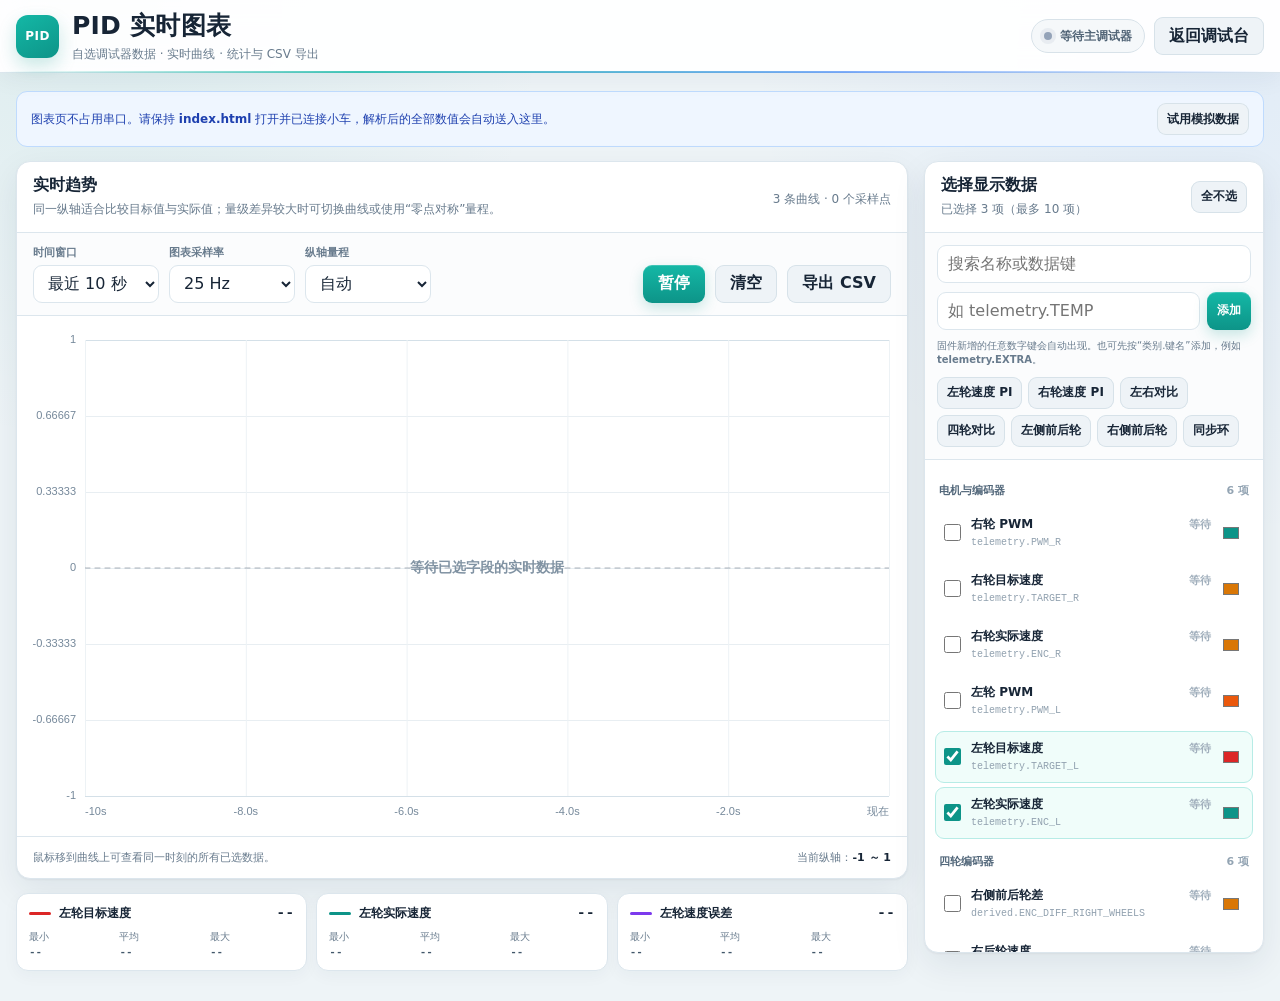
==== commit 34cc6b99: "删除安全与电源监控模块，移除通信看门狗/心跳机制 - 删除 Safety 与 PowerMonitor 模块及相关调用（main/UgvTasks） - 移除 PING 心跳、FAULT_CLEAR " ====
--- a/web/PidChart.html
+++ b/web/PidChart.html
@@ -403,7 +403,7 @@
                         <input id="customField" type="text" placeholder="如 telemetry.TEMP" aria-label="自定义数据键">
                         <button id="addCustomButton" class="small" type="button">添加</button>
                     </div>
-                    <div class="custom-help">固件新增的任意数字键会自动出现。也可先按“类别.键名”添加，例如 <strong>telemetry.BATTERY</strong>。</div>
+                    <div class="custom-help">固件新增的任意数字键会自动出现。也可先按“类别.键名”添加，例如 <strong>telemetry.EXTRA</strong>。</div>
                     <div class="preset-row" aria-label="PID 曲线预设">
                         <button class="small secondary preset-button" type="button" data-preset="leftSpeed">左轮速度 PI</button>
                         <button class="small secondary preset-button" type="button" data-preset="rightSpeed">右轮速度 PI</button>
